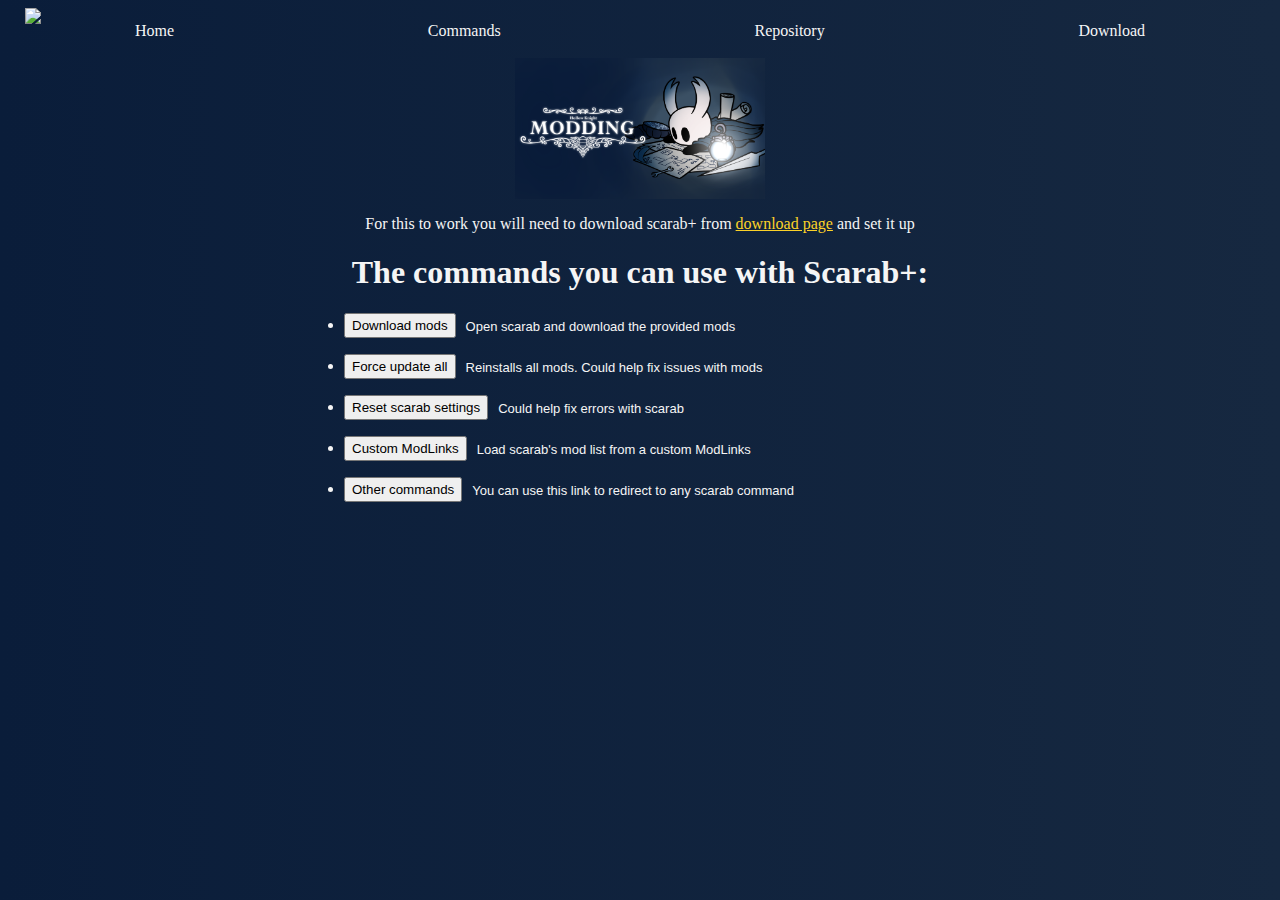
==== commands/index.html @ 9bc5f348 "fix top bar download button" ====
<!DOCTYPE html>
<html lang="en">
    <head>
      <link rel="stylesheet" href="../style.css">
      <link href="../ConstructionKnight.ico" rel="shortcut icon">
      <link href="../ConstructionKnight.ico" rel="icon">
      <script type="text/javascript" src="../actions.js"></script>
      <title>Scarab+ Commands</title>
      <style>
        li { margin: 1em 0; }
        button { height: 25px; }
        li > div { display: inline-flex; justify-content: center; }
        li > div > p { margin: 0px; margin-left: 10px; height: 19px; font-size: 13px; font-family: Arial; padding-top: 6px; vertical-align: top;}
      </style>
    </head>
    <body>
      <div class="navbar">
          <img src="../ConstructionKnight.ico" class="navbarIcon">
        <a href="../index.html">Home</a>
        <a href="../commands/index.html">Commands</a>
        <a href="https://www.github.com/TheMulhima/Scarab#readme">Repository</a>
        <div class="dropdown">
          <button onclick="window.location.replace('../index.html?download')" class="dropbtn">Download 
            <i class="fa fa-caret-down"></i>
          </button>
          <div class="dropdown-content">
            <a href="../index.html?download">Stable</a>
            <a href="../index.html?download=latest">Latest</a>
          </div>
        </div> 
      </div>
      <img src="../HKMBanner.png" alt="HKM Banner" class="center" style="width: 250px; height: auto;">
      <p class="center, centertext">
        For this to work you will need to download scarab+ from <a href="../index.html?download">download page</a> and set it up
      </p>
      <h1 class="center, centertext">
        The commands you can use with Scarab+:
      </h1>
      <ul class="center">
        <li>
          <div>
            <button id="download">Download mods</button>
            <p>Open scarab and download the provided mods</p>
          </div>
        </li>
        <li>
          <div>
            <button onclick="window.location = './forceUpdateAll/index.html'">Force update all</button> 
            <p>Reinstalls all mods. Could help fix issues with mods</p>
          </div>
        </li>
        <li>
          <div>
            <button onclick="window.location = './reset/index.html'">Reset scarab settings</button>
            <p>Could help fix errors with scarab</p>
          </div>
        </li>
        <li>
          <div>
            <button id="customModLinks">Custom ModLinks</button>
            <p>Load scarab's mod list from a custom ModLinks</p>
          </div>
        </li>
        <li>
          <div>
            <button id="other">Other commands</button>
            <p>You can use this link to redirect to any scarab command</p>
          </div>
        </li>
      </ul>
      <script type="text/javascript">
        document.getElementById('download').onclick = function () {
          var mods = prompt('Enter mods to download here seperated by "/" (eg. Satchel/HKMirror/Osmi)');
          if (mods !== null)
          {
            window.location = "./download/index.html?mods=" + mods.replaceAll(' ', '%20');;
          }
        }
        
        document.getElementById('customModLinks').onclick = function () {
          var link = prompt('Enter the url to the ModLinks.xml file');
          if (link !== null)
          {
            window.location = "./customModLinks/index.html?link=" + link;
          }
        }
        document.getElementById('other').onclick = function () {
          var link = prompt('Enter the command', "scarab://");
          if (link !== null)
          {
            window.location = "../redirect/index.html?link=" + link;
          }
        }
      </script>
    </body>
</html>
---- style.css ----
.center {
    display: block; 
    margin-left: auto;
     margin-right: auto;
      width: 50%;
}
.centertext {
    text-align: center;
}

body {
    background-image: linear-gradient(to right, #0a1d3a, #162840);
    color: whitesmoke;
}

.navbarIcon {
  position: absolute; 
  width: auto; 
  height: 35px; 
  margin-right: 100%; 
  margin-left: 50px;
}

.navbar {
    display: inline-flex;
    width: 100%;
    justify-content: space-around;
    position: sticky;
    top: 0;
    z-index: 200;
    background-image: linear-gradient(to right, #0a1d3a, #162840);
    height: 50px;
  }
  
.navbar a {
    float: left;
    font-size: 16px;
    color: whitesmoke;
    text-align: center;
    padding: 14px 16px;
    text-decoration: none;
  }
  
.dropdown {
    float: left;
  }
  
.dropdown .dropbtn {
    font-size: 16px;  
    border: none;
    outline: none;
    color: whitesmoke;
    padding: 14px 16px;
    background-color: inherit;
    font-family: inherit;
    margin: 0;
  }
  
.navbar a:hover, .dropdown:hover .dropbtn {
    background-color: #4a5e71;
  }
  
.dropdown-content {
    display: none;
    position: absolute;
    background-color: whitesmoke;
    width: 98.66px;
    box-shadow: 0px 8px 16px 0px rgba(0,0,0,0.2);
    z-index: 300; 
    position: sticky;
  }
  
.dropdown-content a {
    float: none;
    color: black;
    padding: 12px 16px;
    text-decoration: none;
    display: block;
    text-align: left;
  }
  
.dropdown-content a:hover {
    background-color: whitesmoke;
  }
  
.dropdown:hover .dropdown-content {
    display: block;
  }

a:link, a:visited {
    color: #fcd228;
  }
  
a:hover {
    color: blue;
  }
  
  
a:active {
    color: whitesmoke;
  }

.navbar > a {
    color: whitesmoke;
}

.navbar > a {
    color: whitesmoke;
}

.navbar > div > div > a {
    color: #0a1c3a;
}
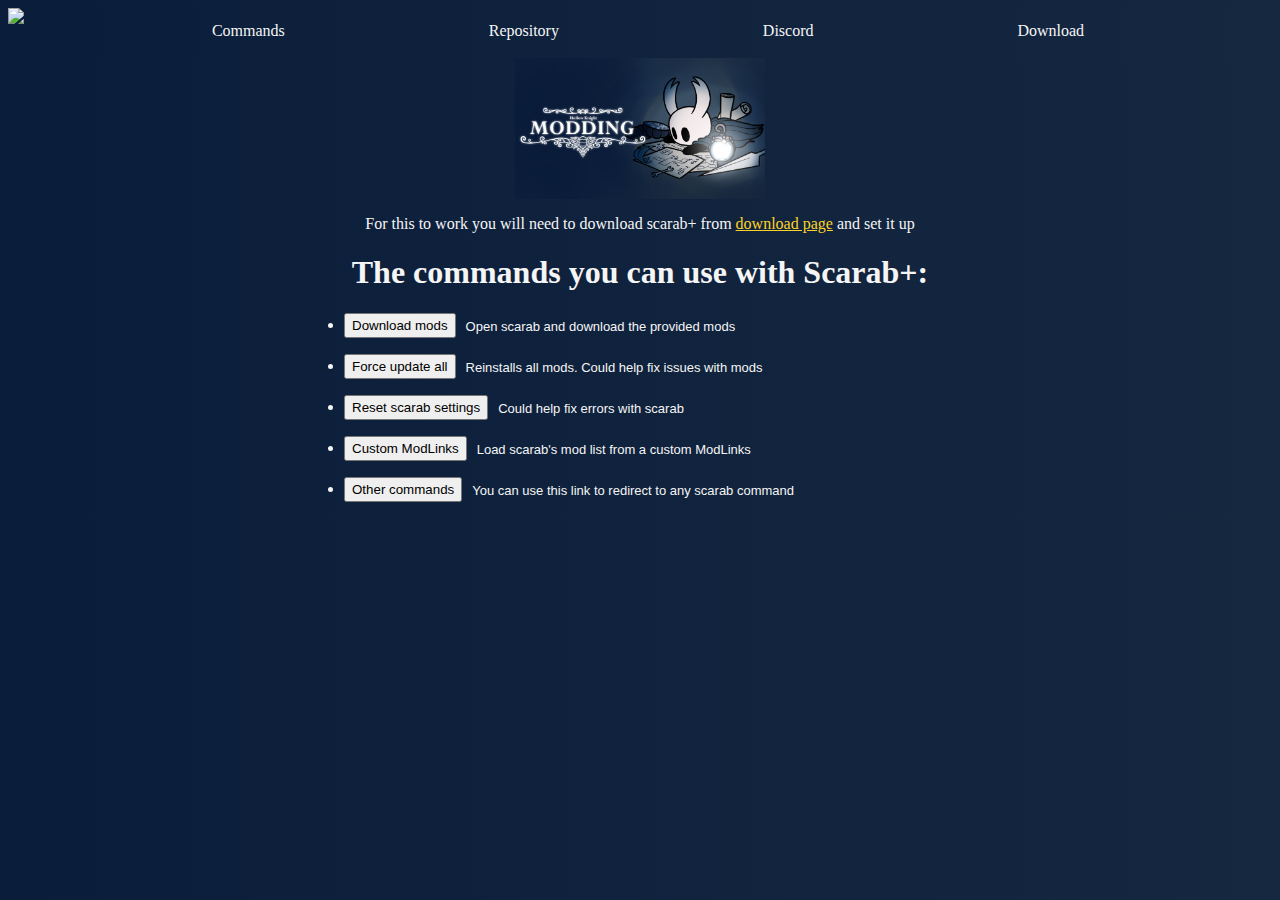
==== commit 47f4397a: "update navbar" ====
--- a/commands/index.html
+++ b/commands/index.html
@@ -1,6 +1,7 @@
 <!DOCTYPE html>
 <html lang="en">
     <head>
+    <meta name="viewport" content="width=device-width, initial-scale=1.0">
       <link rel="stylesheet" href="../style.css">
       <link href="../ConstructionKnight.ico" rel="shortcut icon">
       <link href="../ConstructionKnight.ico" rel="icon">
@@ -15,10 +16,10 @@
     </head>
     <body>
       <div class="navbar">
-          <img src="../ConstructionKnight.ico" class="navbarIcon">
-        <a href="../index.html">Home</a>
+        <a href="../index.html" class="imageButton"><img src="../ConstructionKnight.ico" class="navbarIcon"></a>
         <a href="../commands/index.html">Commands</a>
         <a href="https://www.github.com/TheMulhima/Scarab#readme">Repository</a>
+        <a href="https://discord.gg/VDsg3HmWuB">Discord</a>
         <div class="dropdown">
           <button onclick="window.location.replace('../index.html?download')" class="dropbtn">Download 
             <i class="fa fa-caret-down"></i>
@@ -28,6 +29,7 @@
             <a href="../index.html?download=latest">Latest</a>
           </div>
         </div> 
+        <div></div>
       </div>
       <img src="../HKMBanner.png" alt="HKM Banner" class="center" style="width: 250px; height: auto;">
       <p class="center, centertext">
--- a/style.css
+++ b/style.css
@@ -14,17 +14,14 @@
 }
 
 .navbarIcon {
-  position: absolute; 
   width: auto; 
   height: 35px; 
-  margin-right: 100%; 
-  margin-left: 50px;
 }
 
 .navbar {
     display: inline-flex;
     width: 100%;
-    justify-content: space-around;
+    justify-content: space-between;
     position: sticky;
     top: 0;
     z-index: 200;
@@ -63,7 +60,7 @@
 .dropdown-content {
     display: none;
     position: absolute;
-    background-color: whitesmoke;
+    background-color: #4a5e71;
     width: 98.66px;
     box-shadow: 0px 8px 16px 0px rgba(0,0,0,0.2);
     z-index: 300; 
@@ -104,10 +101,13 @@
     color: whitesmoke;
 }
 
-.navbar > a {
-    color: whitesmoke;
+.navbar > div > div > a {
+    color: #0a1c3a;
 }
 
-.navbar > div > div > a {
-    color: #0a1c3a;
+.imageButton {
+  padding: 0!important;
+}
+.imageButton:hover {
+  background-color: transparent!important;
 }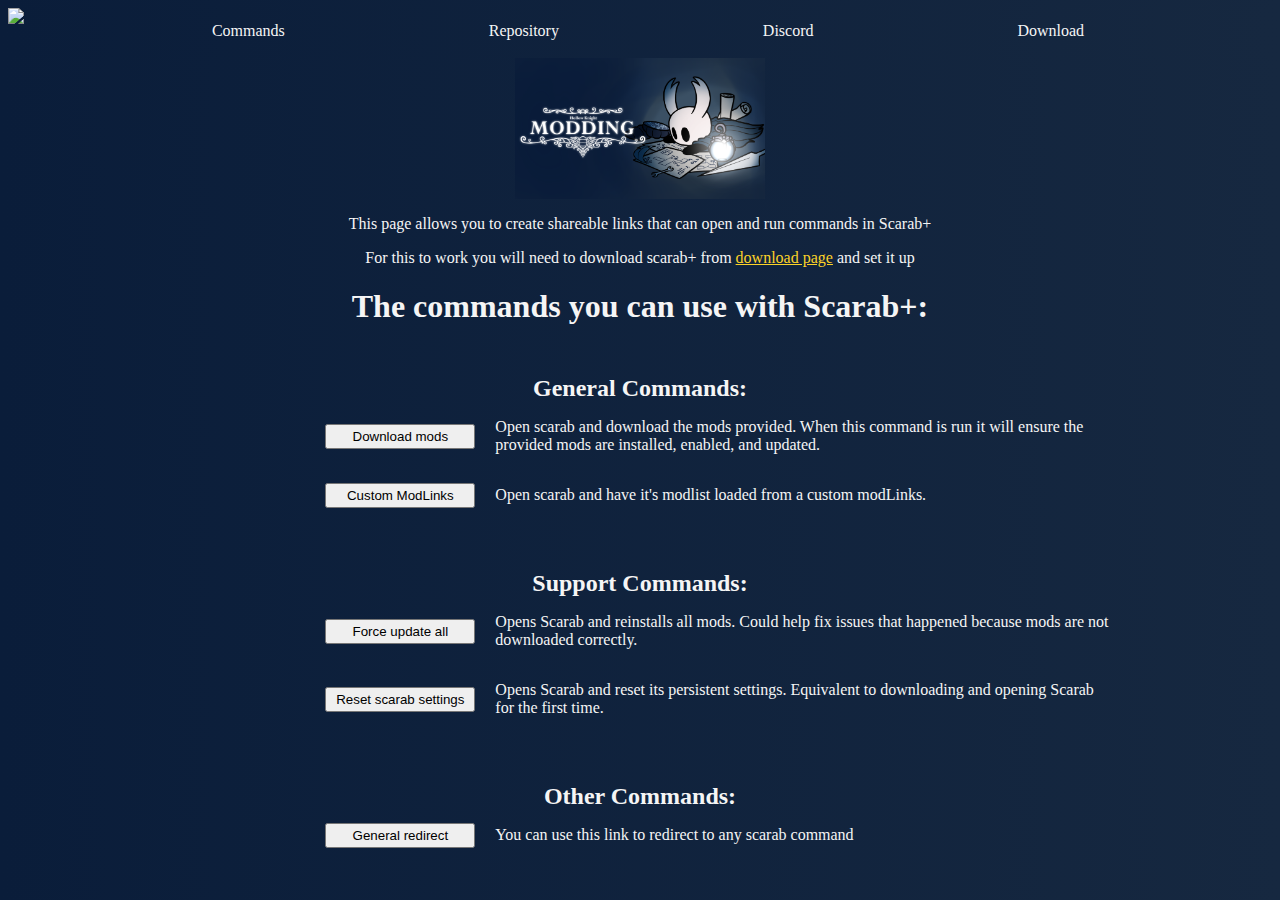
==== commit 1a1f5c41: "use grid to make command page look serviceable" ====
--- a/commands/index.html
+++ b/commands/index.html
@@ -7,12 +7,6 @@
       <link href="../ConstructionKnight.ico" rel="icon">
       <script type="text/javascript" src="../actions.js"></script>
       <title>Scarab+ Commands</title>
-      <style>
-        li { margin: 1em 0; }
-        button { height: 25px; }
-        li > div { display: inline-flex; justify-content: center; }
-        li > div > p { margin: 0px; margin-left: 10px; height: 19px; font-size: 13px; font-family: Arial; padding-top: 6px; vertical-align: top;}
-      </style>
     </head>
     <body>
       <div class="navbar">
@@ -33,50 +27,52 @@
       </div>
       <img src="../HKMBanner.png" alt="HKM Banner" class="center" style="width: 250px; height: auto;">
       <p class="center, centertext">
+      This page allows you to create shareable links that can open and run commands in Scarab+ 
+      </p>      <p class="center, centertext">
         For this to work you will need to download scarab+ from <a href="../index.html?download">download page</a> and set it up
       </p>
       <h1 class="center, centertext">
         The commands you can use with Scarab+:
       </h1>
-      <ul class="center">
-        <li>
-          <div>
-            <button id="download">Download mods</button>
-            <p>Open scarab and download the provided mods</p>
-          </div>
-        </li>
-        <li>
-          <div>
-            <button onclick="window.location = './forceUpdateAll/index.html'">Force update all</button> 
-            <p>Reinstalls all mods. Could help fix issues with mods</p>
-          </div>
-        </li>
-        <li>
-          <div>
-            <button onclick="window.location = './reset/index.html'">Reset scarab settings</button>
-            <p>Could help fix errors with scarab</p>
-          </div>
-        </li>
-        <li>
-          <div>
-            <button id="customModLinks">Custom ModLinks</button>
-            <p>Load scarab's mod list from a custom ModLinks</p>
-          </div>
-        </li>
-        <li>
-          <div>
-            <button id="other">Other commands</button>
-            <p>You can use this link to redirect to any scarab command</p>
-          </div>
-        </li>
-      </ul>
+
+      <h2 class="commandHeader center centertext" id="general">General Commands:</h2>
+      <div class="center grid">
+          <button id="download" class="gridButton" style="grid-row: 1;">Download mods</button>
+          <p style="grid-row: 1;">Open scarab and download the mods provided. When this command is run it will ensure the provided mods are installed, enabled, and updated.</p>
+          
+          <button id="customModLinks" class="gridButton" style="grid-row: 2;" >Custom ModLinks</button>
+          <p style="grid-row: 2;" >Open scarab and have it's modlist loaded from a custom modLinks.</p>
+      </div>
+
+      <h2 class="commandHeader center centertext" id="support">Support Commands:</h2>
+      <div class="center grid">
+        <button id="forceUpdateAll" class="gridButton" style="grid-row: 1;">Force update all</button> 
+        <p style="grid-row: 1;">Opens Scarab and reinstalls all mods. Could help fix issues that happened because mods are not downloaded correctly.</p>
+
+        <button id="reset" class="gridButton" style="grid-row: 2;">Reset scarab settings</button>
+        <p style="grid-row: 2;">Opens Scarab and reset its persistent settings. Equivalent to downloading and opening Scarab for the first time.</p>
+      </div>
+
+      <h2 class="commandHeader center centertext" id="other">Other Commands:</h2>
+      <div class="center grid">
+        <button id="redirect" class="gridButton" style="grid-row: 1;">General redirect</button>
+        <p style="grid-row: 1">You can use this link to redirect to any scarab command</p>
+      </div>
+      
       <script type="text/javascript">
         document.getElementById('download').onclick = function () {
-          var mods = prompt('Enter mods to download here seperated by "/" (eg. Satchel/HKMirror/Osmi)');
-          if (mods !== null)
-          {
-            window.location = "./download/index.html?mods=" + mods.replaceAll(' ', '%20');;
+          var mods = prompt('Enter mods to download here. If there is more than one mod, seperate them by "/" (eg. Satchel/HKMirror/Osmi)');
+          if (mods !== null) {
+            window.location = "./download/index.html?mods=" + encodeURIComponent(mods);
           }
+        }
+
+        document.getElementById('forceUpdateAll').onclick = function () {
+          window.location = './forceUpdateAll/index.html';
+        }
+
+        document.getElementById('reset').onclick = function () {
+          window.location = './reset/index.html';
         }
         
         document.getElementById('customModLinks').onclick = function () {
@@ -86,7 +82,7 @@
             window.location = "./customModLinks/index.html?link=" + link;
           }
         }
-        document.getElementById('other').onclick = function () {
+        document.getElementById('redirect').onclick = function () {
           var link = prompt('Enter the command', "scarab://");
           if (link !== null)
           {
--- a/style.css
+++ b/style.css
@@ -110,4 +110,29 @@
 }
 .imageButton:hover {
   background-color: transparent!important;
+}
+
+.grid {
+  display: grid;
+  grid-template-columns: 0.5fr 1fr;
+  column-gap: 20px;
+  grid-template-rows: auto;
+  width: 75%;
+}
+
+.gridButton {
+  height: 25px; 
+  width: 150px; 
+  margin: auto;
+  margin-right: 0px;
+  grid-column: 1;
+}
+
+.gridText {
+  grid-column: 2; 
+}
+
+.commandHeader {
+  margin-top: 50px; 
+  margin-bottom: 0px;
 }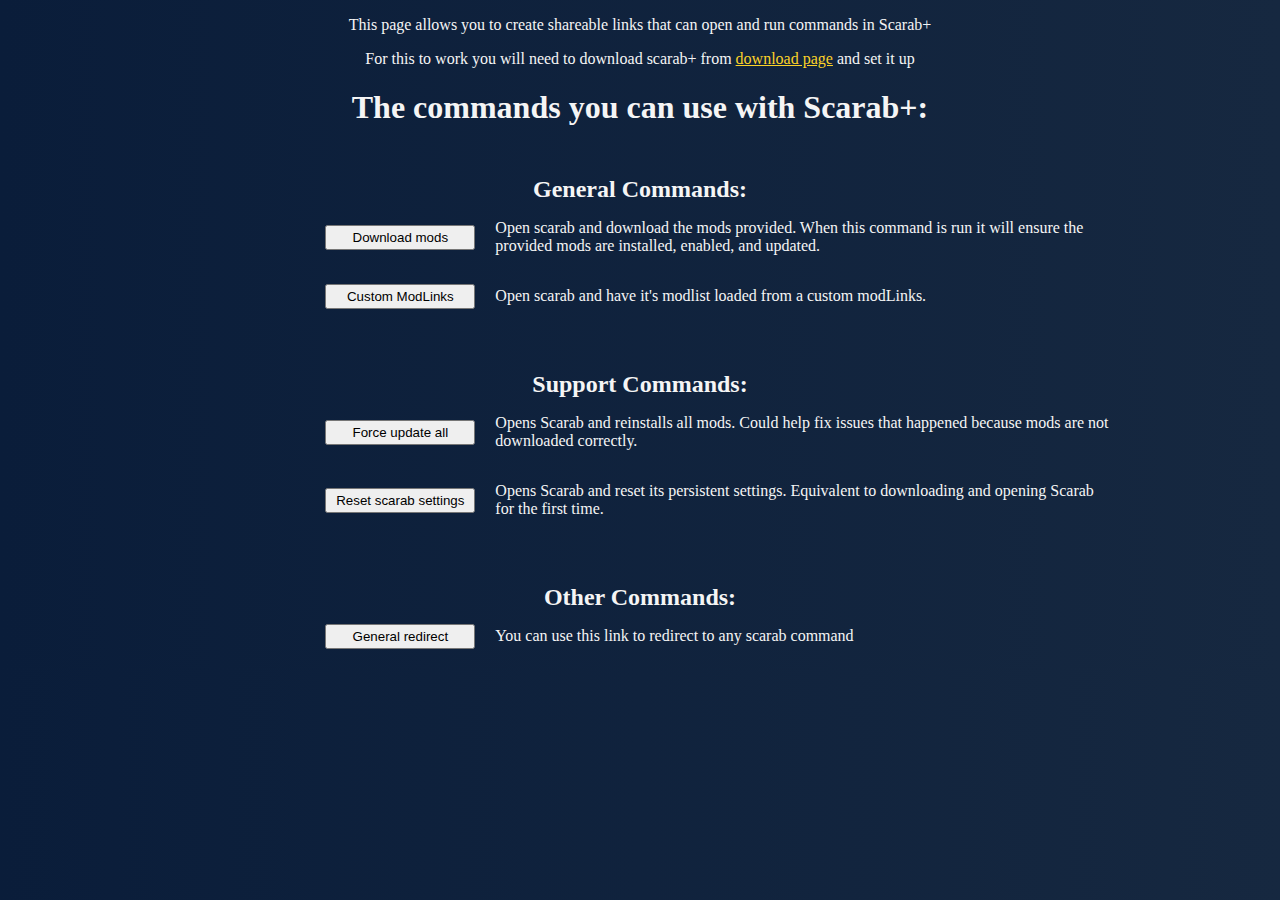
==== commit 05d0b3c1: "add meta data for discord embeds" ====
--- a/commands/index.html
+++ b/commands/index.html
@@ -6,26 +6,23 @@
       <link href="../ConstructionKnight.ico" rel="shortcut icon">
       <link href="../ConstructionKnight.ico" rel="icon">
       <script type="text/javascript" src="../actions.js"></script>
+      <script type="text/javascript" src="../repeatedHTML.js"></script>
+
+      <link href="../ConstructionKnight.ico" rel="image_src">
+      <meta property="og:type" content="website">
+      <meta property="og:title" content="Scarab+" />
+      <meta property="og:description" content="The page where Scarab+ shareable command links can be created." />
+      <meta property="og:url" content="https://themulhima.github.io/Scarab" />
+      <meta property="og:image" itemprop="image primaryImageOfPage" content="https://github.com/TheMulhima/Scarab/blob/website/HKMBanner.png?raw=true" />
+      
       <title>Scarab+ Commands</title>
     </head>
     <body>
-      <div class="navbar">
-        <a href="../index.html" class="imageButton"><img src="../ConstructionKnight.ico" class="navbarIcon"></a>
-        <a href="../commands/index.html">Commands</a>
-        <a href="https://www.github.com/TheMulhima/Scarab#readme">Repository</a>
-        <a href="https://discord.gg/VDsg3HmWuB">Discord</a>
-        <div class="dropdown">
-          <button onclick="window.location.replace('../index.html?download')" class="dropbtn">Download 
-            <i class="fa fa-caret-down"></i>
-          </button>
-          <div class="dropdown-content">
-            <a href="../index.html?download">Stable</a>
-            <a href="../index.html?download=latest">Latest</a>
-          </div>
-        </div> 
-        <div></div>
-      </div>
-      <img src="../HKMBanner.png" alt="HKM Banner" class="center" style="width: 250px; height: auto;">
+      
+      <!--using html in scripts instead of raw html to avoid copy pasting same html-->
+      <script type="text/javascript">addHKMBanner(1);</script>
+      <script type="text/javascript">addNavBar(1);</script>
+      
       <p class="center, centertext">
       This page allows you to create shareable links that can open and run commands in Scarab+ 
       </p>      <p class="center, centertext">
@@ -59,36 +56,6 @@
         <p style="grid-row: 1">You can use this link to redirect to any scarab command</p>
       </div>
       
-      <script type="text/javascript">
-        document.getElementById('download').onclick = function () {
-          var mods = prompt('Enter mods to download here. If there is more than one mod, seperate them by "/" (eg. Satchel/HKMirror/Osmi)');
-          if (mods !== null) {
-            window.location = "./download/index.html?mods=" + encodeURIComponent(mods);
-          }
-        }
-
-        document.getElementById('forceUpdateAll').onclick = function () {
-          window.location = './forceUpdateAll/index.html';
-        }
-
-        document.getElementById('reset').onclick = function () {
-          window.location = './reset/index.html';
-        }
-        
-        document.getElementById('customModLinks').onclick = function () {
-          var link = prompt('Enter the url to the ModLinks.xml file');
-          if (link !== null)
-          {
-            window.location = "./customModLinks/index.html?link=" + link;
-          }
-        }
-        document.getElementById('redirect').onclick = function () {
-          var link = prompt('Enter the command', "scarab://");
-          if (link !== null)
-          {
-            window.location = "../redirect/index.html?link=" + link;
-          }
-        }
-      </script>
+      <script type="text/javascript" src="commandButtons.js" defer></script>
     </body>
 </html>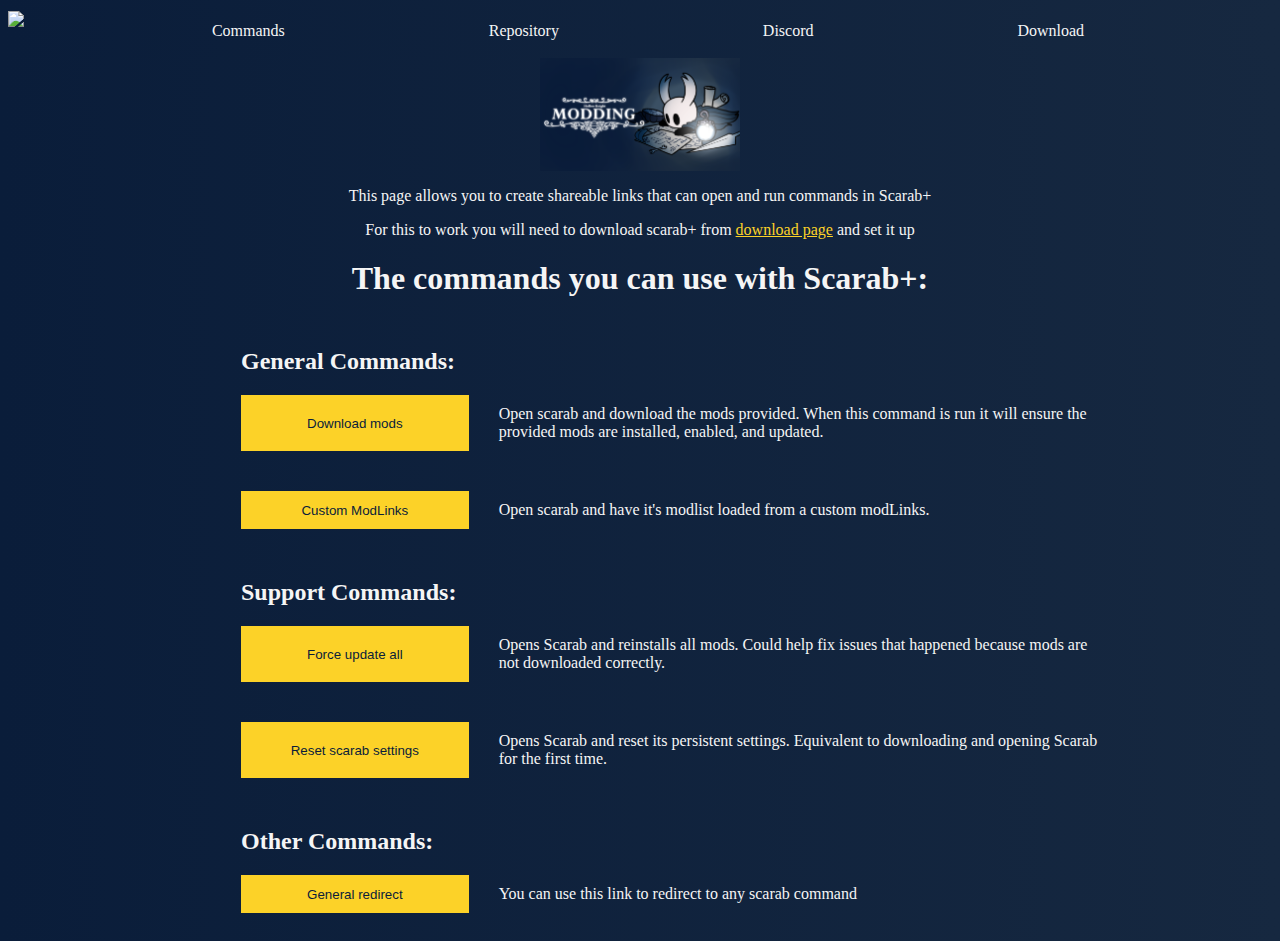
==== commit c0c79aac: "create new landing page" ====
--- a/commands/index.html
+++ b/commands/index.html
@@ -8,7 +8,7 @@
       <script type="text/javascript" src="../actions.js"></script>
       <script type="text/javascript" src="../repeatedHTML.js"></script>
 
-      <link href="../ConstructionKnight.ico" rel="image_src">
+      <!-- for discord embeds-->
       <meta property="og:type" content="website">
       <meta property="og:title" content="Scarab+" />
       <meta property="og:description" content="The page where Scarab+ shareable command links can be created." />
@@ -23,37 +23,37 @@
       <script type="text/javascript">addHKMBanner(1);</script>
       <script type="text/javascript">addNavBar(1);</script>
       
-      <p class="center, centertext">
+      <p class="center centertext">
       This page allows you to create shareable links that can open and run commands in Scarab+ 
-      </p>      <p class="center, centertext">
+      </p>      <p class="center centertext">
         For this to work you will need to download scarab+ from <a href="../index.html?download">download page</a> and set it up
       </p>
-      <h1 class="center, centertext">
+      <h1 class="center centertext">
         The commands you can use with Scarab+:
       </h1>
 
-      <h2 class="commandHeader center centertext" id="general">General Commands:</h2>
-      <div class="center grid">
-          <button id="download" class="gridButton" style="grid-row: 1;">Download mods</button>
-          <p style="grid-row: 1;">Open scarab and download the mods provided. When this command is run it will ensure the provided mods are installed, enabled, and updated.</p>
+      <div class="center commandGrid">
+          <h2 class="commandHeader" id="general">General Commands:</h2>
+          <button id="download" class="yellowClickable commandGridButton" style="grid-row: 2;">Download mods</button>
+          <p style="grid-row: 2;" class="commandGridText" >Open scarab and download the mods provided. When this command is run it will ensure the provided mods are installed, enabled, and updated.</p>
           
-          <button id="customModLinks" class="gridButton" style="grid-row: 2;" >Custom ModLinks</button>
-          <p style="grid-row: 2;" >Open scarab and have it's modlist loaded from a custom modLinks.</p>
+          <button id="customModLinks" class="yellowClickable commandGridButton" style="grid-row: 3;" >Custom ModLinks</button>
+          <p style="grid-row: 3;" class="commandGridText" >Open scarab and have it's modlist loaded from a custom modLinks.</p>
       </div>
 
-      <h2 class="commandHeader center centertext" id="support">Support Commands:</h2>
-      <div class="center grid">
-        <button id="forceUpdateAll" class="gridButton" style="grid-row: 1;">Force update all</button> 
-        <p style="grid-row: 1;">Opens Scarab and reinstalls all mods. Could help fix issues that happened because mods are not downloaded correctly.</p>
+      <div class="center commandGrid">
+        <h2 class="commandHeader" id="support">Support Commands:</h2>
+        <button id="forceUpdateAll" class="yellowClickable commandGridButton" style="grid-row: 2;">Force update all</button> 
+        <p style="grid-row: 2;" class="commandGridText" >Opens Scarab and reinstalls all mods. Could help fix issues that happened because mods are not downloaded correctly.</p>
 
-        <button id="reset" class="gridButton" style="grid-row: 2;">Reset scarab settings</button>
-        <p style="grid-row: 2;">Opens Scarab and reset its persistent settings. Equivalent to downloading and opening Scarab for the first time.</p>
+        <button id="reset" class="yellowClickable commandGridButton" style="grid-row: 3;">Reset scarab settings</button>
+        <p style="grid-row: 3;" class="commandGridText">Opens Scarab and reset its persistent settings. Equivalent to downloading and opening Scarab for the first time.</p>
       </div>
 
-      <h2 class="commandHeader center centertext" id="other">Other Commands:</h2>
-      <div class="center grid">
-        <button id="redirect" class="gridButton" style="grid-row: 1;">General redirect</button>
-        <p style="grid-row: 1">You can use this link to redirect to any scarab command</p>
+      <div class="center commandGrid">
+        <h2 class="commandHeader" id="other">Other Commands:</h2>
+        <button id="redirect" class="yellowClickable commandGridButton" style="grid-row: 2;">General redirect</button>
+        <p style="grid-row: 2;" class="commandGridText">You can use this link to redirect to any scarab command</p>
       </div>
       
       <script type="text/javascript" src="commandButtons.js" defer></script>
--- a/style.css
+++ b/style.css
@@ -1,21 +1,41 @@
+body {
+  background-image: linear-gradient(to right, #0a1d3a, #162840);
+  color: whitesmoke;
+}
+
 .center {
     display: block; 
     margin-left: auto;
-     margin-right: auto;
-      width: 50%;
-}
+    margin-right: auto;
+}
+
+/* mobile */
+@media (max-width: 750px) {
+  .center {
+    width: 90%;
+  }
+  body {
+    font-size: 12px;
+  }
+}
+/* desktop */
+@media (min-width: 751px) {
+  .center {
+    width: 70%;
+  }
+  body {
+    font-size: 16px;
+  }
+}
+
 .centertext {
     text-align: center;
 }
 
-body {
-    background-image: linear-gradient(to right, #0a1d3a, #162840);
-    color: whitesmoke;
-}
-
-.navbarIcon {
+#navbarIcon {
+  height: 35px; 
   width: auto; 
-  height: 35px; 
+  margin-top: 3px;
 }
 
 .navbar {
@@ -26,12 +46,10 @@
     top: 0;
     z-index: 200;
     background-image: linear-gradient(to right, #0a1d3a, #162840);
-    height: 50px;
-  }
-  
-.navbar a {
+  }
+ 
+.navbar > a {
     float: left;
-    font-size: 16px;
     color: whitesmoke;
     text-align: center;
     padding: 14px 16px;
@@ -42,8 +60,7 @@
     float: left;
   }
   
-.dropdown .dropbtn {
-    font-size: 16px;  
+.dropdown > .dropbtn {
     border: none;
     outline: none;
     color: whitesmoke;
@@ -51,23 +68,52 @@
     background-color: inherit;
     font-family: inherit;
     margin: 0;
-  }
-  
-.navbar a:hover, .dropdown:hover .dropbtn {
-    background-color: #4a5e71;
-  }
-  
+}
+
+/* mobile */
+@media (max-width: 750px) {
+  .navbar {
+    height: 42px;
+  }
+  .dropdown, .dropbtn, .navbar > a {
+    font-size: 12px;
+  }
+  .dropdown-content {
+    width: 82px;
+  }
+}
+
+/* desktop */
+@media (min-width: 751px) {
+  .navbar {
+    height: 50px;
+  }
+  .dropdown, .dropbtn, .navbar > a {
+    font-size: 16px;
+  }
+  .dropdown-content {
+    width: 98.66px;
+  }
+}
+
+  
+.navbar > a:hover, .dropdown:hover, .dropbtn {
+  background-color: #4a5e71;
+}
+
+.dropbtn:hover {
+  cursor: pointer;
+}
 .dropdown-content {
     display: none;
     position: absolute;
     background-color: #4a5e71;
-    width: 98.66px;
     box-shadow: 0px 8px 16px 0px rgba(0,0,0,0.2);
     z-index: 300; 
     position: sticky;
   }
   
-.dropdown-content a {
+.dropdown-content > a {
     float: none;
     color: black;
     padding: 12px 16px;
@@ -112,27 +158,127 @@
   background-color: transparent!important;
 }
 
-.grid {
+.commandGrid {
   display: grid;
   grid-template-columns: 0.5fr 1fr;
-  column-gap: 20px;
+  column-gap: 10px;
   grid-template-rows: auto;
   width: 75%;
 }
 
-.gridButton {
-  height: 25px; 
-  width: 150px; 
-  margin: auto;
-  margin-right: 0px;
+.commandGridButton {
+  min-height: 25px; 
+  min-width: 75px !important; 
+  margin: 20px 10px 20px 75px;
   grid-column: 1;
 }
 
-.gridText {
+.commandGridText {
   grid-column: 2; 
+  text-align:start;
+  margin-top: 20px;
+  margin-bottom: 20px;
+  padding: 10px;
 }
 
 .commandHeader {
-  margin-top: 50px; 
+  margin-top: 30px;
+  margin-left: 75px;
   margin-bottom: 0px;
+  grid-column-start: span 2;
+  display: inline-flex;
+}
+
+.hkmBanner {
+  height: auto;
+}
+
+/* mobile */
+@media (max-width: 750px) {
+  .hkmBanner {
+    width: 150px;
+  }
+}
+
+/* desktop */
+@media (min-width: 751px) {
+  .hkmBanner {
+    width: 200px;
+  }
+}
+
+.yellowClickableContainer {
+  display: flex;
+  justify-content: center;
+  align-items: center;
+}
+
+.yellowClickable {
+  display: inline-flex;
+  padding: 10px 20px;
+  background-color: #fcd228;
+  color: #0a1d3a !important;
+  border: none;
+  text-align: center;
+  text-decoration: none;
+  width: auto;
+  justify-content: center;
+  align-items: center;
+}
+
+.yellowClickable:hover {
+  background-color: #4a5e71;
+  color: #0a1d3a !important;
+  cursor: pointer;
+}
+
+.downloadIcon {
+  margin-left: 10px;
+}
+
+.linksSVG {
+  height: 125px;
+  width: 125px;
+  fill: #c9a820;
+  margin-left: auto;
+  margin-right: auto;
+}
+
+.linksSVG:hover {
+  background-color: #2a4c79;
+  cursor: pointer;
+}
+
+.linksGrid {
+  display: grid;  
+  column-gap: 10px;
+  row-gap: 50px;
+  width: 75%;
+  height: auto;
+  margin-left: auto;
+  margin-right: auto;
+  margin-top: 30px;
+}
+
+.linkSVGText {
+  text-align: center; 
+  position: relative; 
+  top: 5px;
+  color: #c9a820;
+  padding: 0px;
+  margin: 0px;
+}
+
+/* mobile */
+@media (max-width: 750px) {
+  .linksGrid {
+  grid-template-columns: 1fr 1fr;
+  }
+}
+
+/* desktop */
+@media (min-width: 751px) {
+  .linksGrid {
+    grid-template-columns: 1fr 1fr 1fr;
+    }
 }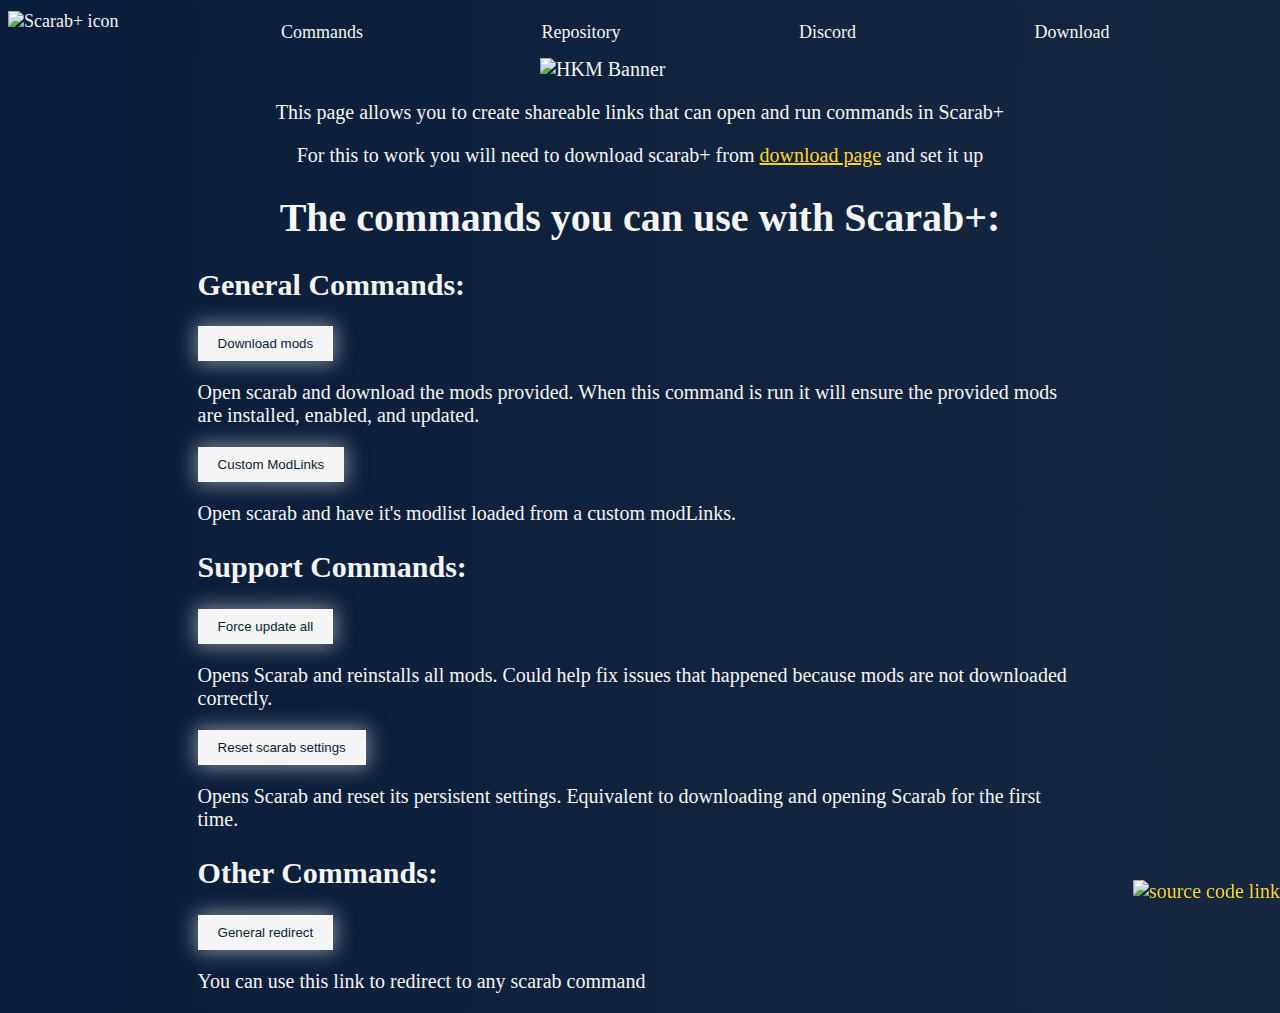
==== commit b1661b5b: "fix warning in edge dev console" ====
--- a/commands/index.html
+++ b/commands/index.html
@@ -1,32 +1,37 @@
 <!DOCTYPE html>
 <html lang="en">
     <head>
-    <meta name="viewport" content="width=device-width, initial-scale=1.0">
-      <link rel="stylesheet" href="../style.css">
-      <link href="../ConstructionKnight.ico" rel="shortcut icon">
-      <link href="../ConstructionKnight.ico" rel="icon">
-      <script type="text/javascript" src="../actions.js"></script>
-      <script type="text/javascript" src="../repeatedHTML.js"></script>
+      <meta name="viewport" content="width=device-width, initial-scale=1.0">
+      <link rel="stylesheet" href="../css/style.css">
+      <link rel="stylesheet" href="../css/commandsStyle.css">
+      
+      <link href="../assets/ConstructionKnight.ico" rel="shortcut icon">
+      <link href="../assets/ConstructionKnight.ico" rel="icon">
+
+      <script type="text/javascript" src="../scripts/helper.js"></script>
+      <script type="text/javascript" src="../scripts/navbar.js"></script>
+      <script type="text/javascript" src="../scripts/commandButtons.js" defer></script>
 
       <!-- for discord embeds-->
       <meta property="og:type" content="website">
       <meta property="og:title" content="Scarab+" />
       <meta property="og:description" content="The page where Scarab+ shareable command links can be created." />
       <meta property="og:url" content="https://themulhima.github.io/Scarab" />
-      <meta property="og:image" itemprop="image primaryImageOfPage" content="https://github.com/TheMulhima/Scarab/blob/website/HKMBanner.png?raw=true" />
+      <meta property="og:image" itemprop="image primaryImageOfPage" content="https://github.com/TheMulhima/Scarab/blob/website/assets/HKMBanner.png?raw=true" />
+      <meta charset="utf-8">
       
       <title>Scarab+ Commands</title>
     </head>
     <body>
       
-      <!--using html in scripts instead of raw html to avoid copy pasting same html-->
+      <!--using html in scripts instead of raw html to avoid copy pasting same html can find code in scripts/navbar.js-->
       <script type="text/javascript">addHKMBanner(1);</script>
       <script type="text/javascript">addNavBar(1);</script>
       
       <p class="center centertext">
       This page allows you to create shareable links that can open and run commands in Scarab+ 
       </p>      <p class="center centertext">
-        For this to work you will need to download scarab+ from <a href="../index.html?download">download page</a> and set it up
+        For this to work you will need to download scarab+ from <a href="../?download">download page</a> and set it up
       </p>
       <h1 class="center centertext">
         The commands you can use with Scarab+:
@@ -34,28 +39,26 @@
 
       <div class="center commandGrid">
           <h2 class="commandHeader" id="general">General Commands:</h2>
-          <button id="download" class="yellowClickable commandGridButton" style="grid-row: 2;">Download mods</button>
+          <button id="download" class="standardButton commandGridButton whiteGlowButton" style="grid-row: 2;">Download mods</button>
           <p style="grid-row: 2;" class="commandGridText" >Open scarab and download the mods provided. When this command is run it will ensure the provided mods are installed, enabled, and updated.</p>
           
-          <button id="customModLinks" class="yellowClickable commandGridButton" style="grid-row: 3;" >Custom ModLinks</button>
+          <button id="customModLinks" class="standardButton commandGridButton whiteGlowButton" style="grid-row: 3;" >Custom ModLinks</button>
           <p style="grid-row: 3;" class="commandGridText" >Open scarab and have it's modlist loaded from a custom modLinks.</p>
       </div>
 
       <div class="center commandGrid">
         <h2 class="commandHeader" id="support">Support Commands:</h2>
-        <button id="forceUpdateAll" class="yellowClickable commandGridButton" style="grid-row: 2;">Force update all</button> 
+        <button id="forceUpdateAll" class="standardButton commandGridButton whiteGlowButton" style="grid-row: 2;">Force update all</button> 
         <p style="grid-row: 2;" class="commandGridText" >Opens Scarab and reinstalls all mods. Could help fix issues that happened because mods are not downloaded correctly.</p>
 
-        <button id="reset" class="yellowClickable commandGridButton" style="grid-row: 3;">Reset scarab settings</button>
+        <button id="reset" class="standardButton commandGridButton whiteGlowButton" style="grid-row: 3;">Reset scarab settings</button>
         <p style="grid-row: 3;" class="commandGridText">Opens Scarab and reset its persistent settings. Equivalent to downloading and opening Scarab for the first time.</p>
       </div>
 
       <div class="center commandGrid">
         <h2 class="commandHeader" id="other">Other Commands:</h2>
-        <button id="redirect" class="yellowClickable commandGridButton" style="grid-row: 2;">General redirect</button>
+        <button id="redirect" class="standardButton commandGridButton whiteGlowButton" style="grid-row: 2;">General redirect</button>
         <p style="grid-row: 2;" class="commandGridText">You can use this link to redirect to any scarab command</p>
       </div>
-      
-      <script type="text/javascript" src="commandButtons.js" defer></script>
     </body>
 </html>--- a/css/style.css
+++ b/css/style.css
@@ -0,0 +1,262 @@
+:root {
+  --bg-color-dark: #0a1d3a;
+  --bg-color-light: #162840;
+  --text-color: whitesmoke;
+  --button-hover: #4a5e71;
+  --yellow-links: #fed428;
+  --off-white-shadow: rgba(250, 249, 246, 0.5);
+}
+
+body {
+  background-image: linear-gradient(to right, var(--bg-color-dark), var(--bg-color-light));
+  color: var(--text-color);
+}
+
+.center {
+    display: block; 
+    margin-left: auto;
+    margin-right: auto;
+}
+
+/* mobile */
+@media (max-width: 750px) {
+  .center {
+    width: 90%;
+  }
+  body {
+    font-size: 15px;
+  }
+}
+/* desktop */
+@media (min-width: 751px) {
+  .center {
+    width: 70%;
+  }
+  body {
+    font-size: 20px;
+  }
+}
+
+.centertext {
+    text-align: center;
+}
+
+#navbarIcon {
+  height: 35px; 
+  width: auto; 
+  margin-top: 3px;
+}
+
+.navbar {
+    display: inline-flex;
+    width: 100%;
+    justify-content: space-between;
+    position: sticky;
+    top: 0;
+    z-index: 200;
+    background-image: linear-gradient(to right, var(--bg-color-dark), var(--bg-color-light));
+  }
+ 
+.navbar > a {
+    float: left;
+    color: var(--text-color);
+    text-align: center;
+    padding: 14px 16px;
+    text-decoration: none;
+  }
+  
+.dropdown {
+    float: left;
+  }
+  
+.dropdown > .dropbtn {
+    border: none;
+    outline: none;
+    color: var(--text-color);
+    padding: 14px 16px;
+    background-color: inherit;
+    font-family: inherit;
+    margin: 0;
+}
+
+/* mobile */
+@media (max-width: 750px) {
+  .navbar {
+    height: 42px;
+  }
+  .dropdown, .dropbtn, .navbar > a {
+    font-size: 14px;
+  }
+  .dropdown-content {
+    width: 82px;
+  }
+}
+
+/* desktop */
+@media (min-width: 751px) {
+  .navbar {
+    height: 50px;
+  }
+  .dropdown, .dropbtn, .navbar > a {
+    font-size: 18px;
+  }
+  .dropdown-content {
+    width: 98.66px;
+  }
+}
+
+  
+.navbar > a:hover, .dropdown:hover, .dropbtn {
+  background-color: var(--button-hover);
+}
+
+.dropbtn:hover {
+  cursor: pointer;
+}
+.dropdown-content {
+    display: none;
+    position: absolute;
+    background-color: var(--button-hover);
+    box-shadow: 0px 8px 16px 0px rgba(0,0,0,0.2);
+    z-index: 300; 
+    position: sticky;
+  }
+  
+.dropdown-content > a {
+    float: none;
+    color: black;
+    padding: 12px 16px;
+    text-decoration: none;
+    display: block;
+    text-align: left;
+  }
+  
+.dropdown-content a:hover {
+    background-color: var(--text-color);
+  }
+  
+.dropdown:hover .dropdown-content {
+    display: block;
+  }
+
+a:link, a:visited {
+    color: var(--yellow-links);
+  }
+  
+a:hover {
+    color: blue;
+  }
+  
+  
+a:active {
+    color: var(--text-color);
+  }
+
+.navbar > a {
+    color: var(--text-color);
+}
+
+.navbar > div > div > a {
+    color: var(--bg-color-dark);
+}
+
+.imageButton {
+  padding: 0!important;
+}
+
+.imageButton:hover {
+  background-color: transparent!important;
+}
+
+.hkmBanner {
+  height: auto;
+}
+
+/* mobile */
+@media (max-width: 750px) {
+  .hkmBanner {
+    width: 150px;
+  }
+}
+
+/* desktop */
+@media (min-width: 751px) {
+  .hkmBanner {
+    width: 200px;
+  }
+}
+
+.centerItemContainer {
+  display: flex;
+  justify-content: center;
+  align-items: center;
+}
+
+.standardButton {
+  display: inline-flex;
+  padding: 10px 20px;
+  background-color: var(--yellow-links);
+  color: var(--bg-color-dark) !important;
+  border: none;
+  text-align: center;
+  text-decoration: none;
+  width: auto;
+  justify-content: center;
+  align-items: center;
+}
+
+.standardButton:hover {
+  background-color: var(--button-hover);
+  color: var(--bg-color-dark) !important;
+  cursor: pointer;
+}
+
+.whiteGlowButton {
+  background-color: var(--text-color);
+  box-shadow: 0px 0px 20px 2px rgba(250, 249, 246, 0.5);
+}
+
+.downloadIcon {
+  margin-left: 10px;
+}
+
+.sourceCodeBadge {
+  height: 20px; 
+  width: auto;
+  position: fixed;
+  right: 0;
+  bottom: 0;
+}
+
+.expander {
+  cursor: pointer;
+}
+.expander:hover{
+  background-color: var(--bg-color-dark) !important;
+}
+
+.expandable {
+  display: none;
+}
+
+.fit-width {
+  width: -moz-fit-content;
+  width: fit-content;
+}
+
+.expanderIcon{
+  margin-left: 10px;
+  position: relative;
+  top: 1px;
+}
+
+/* mobile */
+@media (max-width: 750px) {
+  .expanderIcon {
+      top: 3px;
+      }
+  }
+
+.expanderIconFlipper {
+  transform: rotate(180deg);
+}
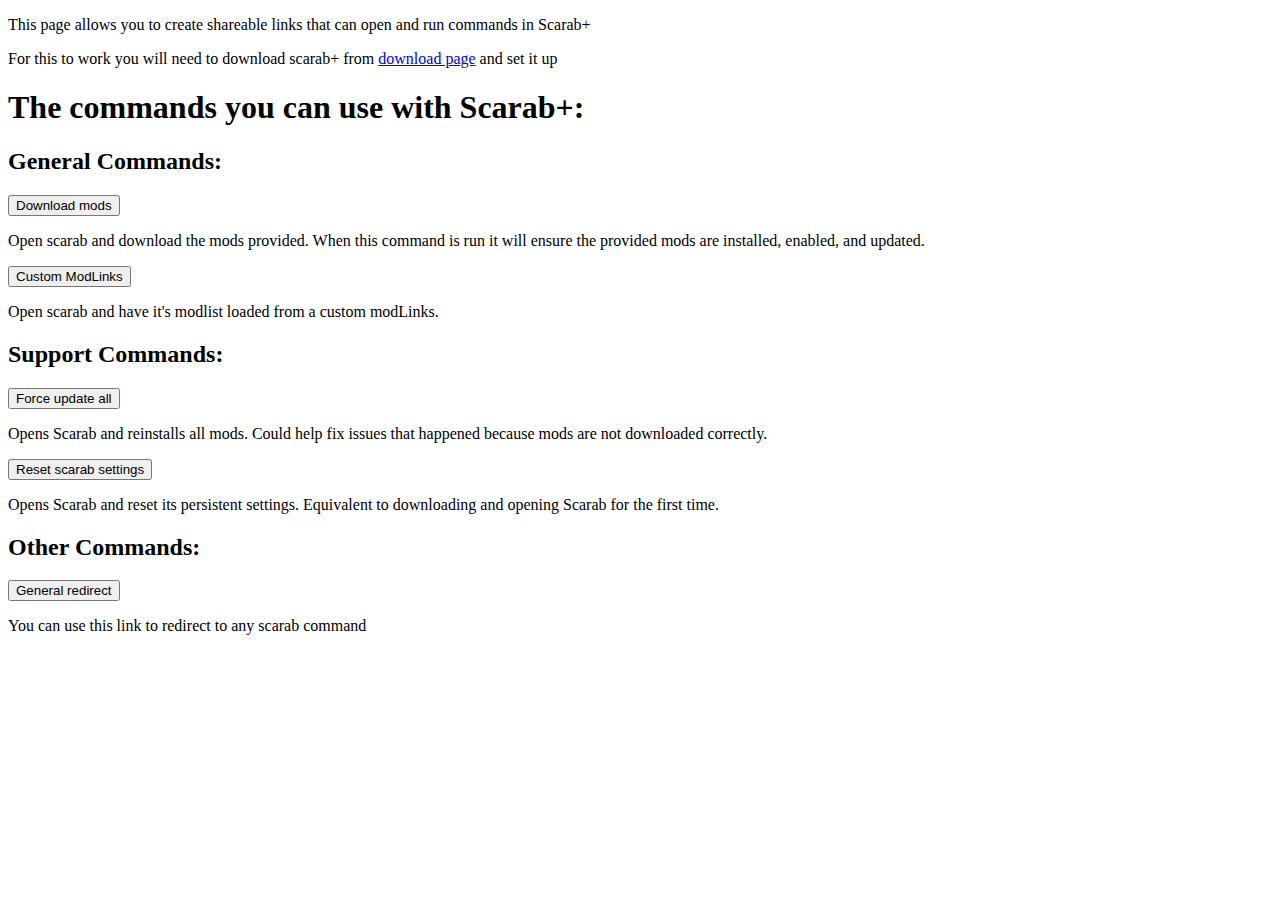
==== commit e14d0e4e: "Fix absolute paths" ====
--- a/commands/index.html
+++ b/commands/index.html
@@ -2,15 +2,14 @@
 <html lang="en">
     <head>
       <meta name="viewport" content="width=device-width, initial-scale=1.0">
-      <link rel="stylesheet" href="../css/style.css">
-      <link rel="stylesheet" href="../css/commandsStyle.css">
+      <link rel="stylesheet" href="/Scarab/css/style.css">
+      <link rel="stylesheet" href="/Scarab/css/commandsStyle.css">
       
-      <link href="../assets/ConstructionKnight.ico" rel="shortcut icon">
-      <link href="../assets/ConstructionKnight.ico" rel="icon">
+      <link href="https://themulhima.github.io/Scarab/assets/ConstructionKnight.ico" rel="icon">
 
-      <script type="text/javascript" src="../scripts/helper.js"></script>
-      <script type="text/javascript" src="../scripts/navbar.js"></script>
-      <script type="text/javascript" src="../scripts/commandButtons.js" defer></script>
+      <script type="text/javascript" src="/Scarab/scripts/helper.js"></script>
+      <script type="text/javascript" src="/Scarab/scripts/navbar.js"></script>
+      <script type="text/javascript" src="/Scarab/scripts/commandButtons.js" defer></script>
 
       <!-- for discord embeds-->
       <meta property="og:type" content="website">
@@ -25,13 +24,13 @@
     <body>
       
       <!--using html in scripts instead of raw html to avoid copy pasting same html can find code in scripts/navbar.js-->
-      <script type="text/javascript">addHKMBanner(1);</script>
-      <script type="text/javascript">addNavBar(1);</script>
+      <script type="text/javascript">addHKMBanner();</script>
+      <script type="text/javascript">addNavBar();</script>
       
       <p class="center centertext">
       This page allows you to create shareable links that can open and run commands in Scarab+ 
       </p>      <p class="center centertext">
-        For this to work you will need to download scarab+ from <a href="../?download">download page</a> and set it up
+        For this to work you will need to download scarab+ from <a href="/Scarab/?download">download page</a> and set it up
       </p>
       <h1 class="center centertext">
         The commands you can use with Scarab+:
